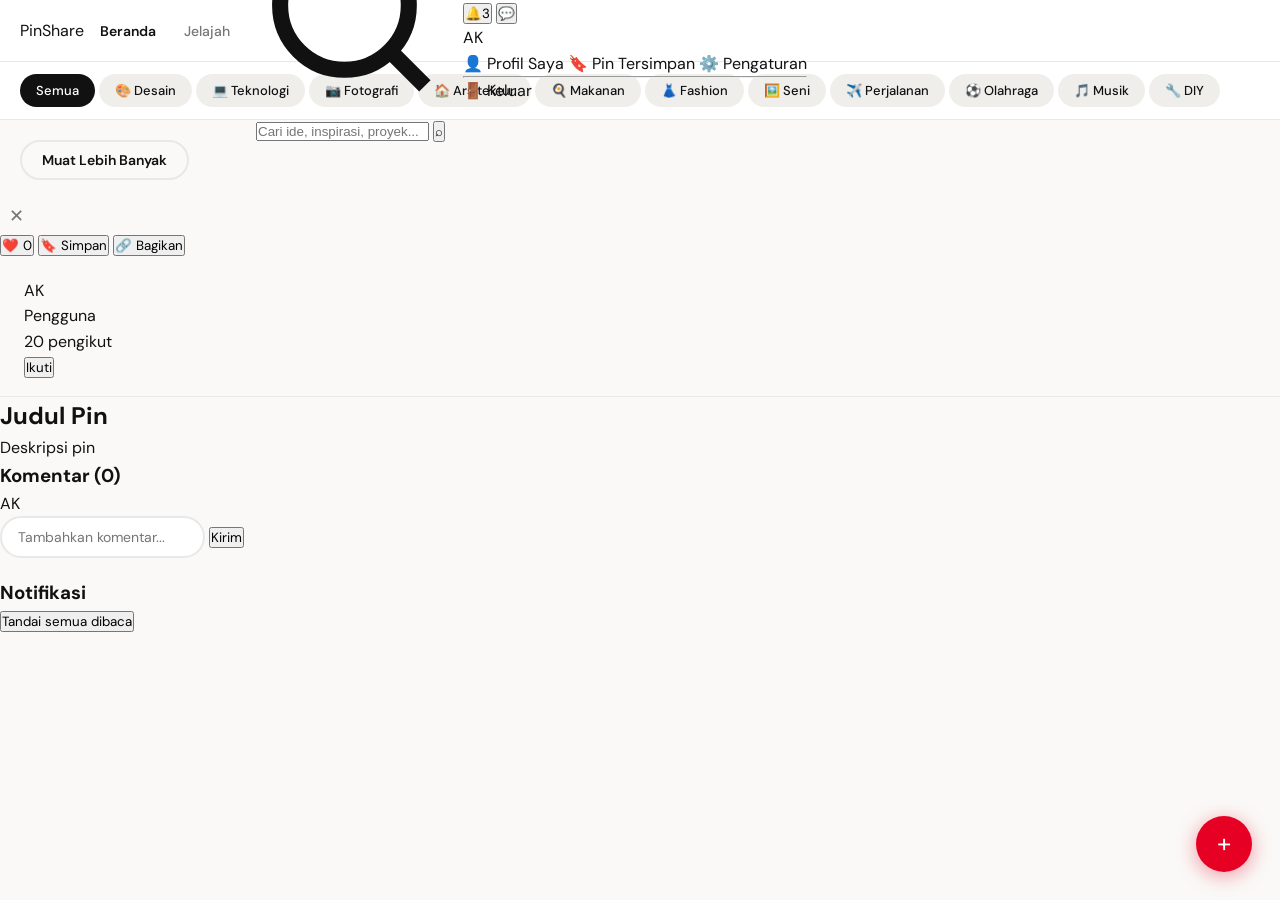
==== index.html @ 664301bd "first commit" ====
<!DOCTYPE html>
<html lang="id">
<head>
  <meta charset="UTF-8">
  <meta name="viewport" content="width=device-width, initial-scale=1.0">
  <title>PinShare - Berbagi Inspirasi</title>
  <link rel="stylesheet" href="css/style.css">
  <link rel="stylesheet" href="css/feed.css">
  <link href="https://fonts.googleapis.com/css2?family=Playfair+Display:wght@600;700&family=DM+Sans:wght@400;500;600&display=swap" rel="stylesheet">
</head>
<body>

  <!-- ===== NAVBAR ===== -->
  <nav class="navbar" id="navbar">
    <div class="nav-left">
      <a href="index.html" class="logo">
        <span class="logo-dot"></span> PinShare
      </a>
      <a href="index.html" class="nav-link active">Beranda</a>
      <a href="explore.html" class="nav-link">Jelajah</a>
    </div>

    <div class="search-wrap">
      <svg class="search-icon" viewBox="0 0 24 24" fill="none" stroke="currentColor" stroke-width="2">
        <circle cx="11" cy="11" r="8"/><path d="M21 21l-4.35-4.35"/>
      </svg>
      <input type="text" id="searchInput" placeholder="Cari ide, inspirasi, proyek..." class="search-input">
      <button id="searchBtn" class="search-clear" title="Cari">⌕</button>
    </div>

    <div class="nav-right">
      <a href="upload.html" class="btn-primary">+ Buat Pin</a>
      <div class="nav-icons">
        <button class="icon-nav" id="notifBtn" title="Notifikasi">
          🔔<span class="badge" id="notifBadge">3</span>
        </button>
        <button class="icon-nav" id="msgBtn" title="Pesan">💬</button>
      </div>
      <div class="avatar-wrap" id="avatarMenu">
        <div class="avatar" id="userAvatar">AK</div>
        <div class="dropdown-menu" id="dropdownMenu">
          <a href="profile.html">👤 Profil Saya</a>
          <a href="saved.html">🔖 Pin Tersimpan</a>
          <a href="settings.html">⚙️ Pengaturan</a>
          <hr>
          <a href="login.html" class="logout-link" id="logoutBtn">🚪 Keluar</a>
        </div>
      </div>
    </div>
  </nav>

  <!-- ===== KATEGORI PILLS ===== -->
  <div class="categories-bar">
    <div class="categories-scroll">
      <button class="pill active" data-cat="semua">Semua</button>
      <button class="pill" data-cat="desain">🎨 Desain</button>
      <button class="pill" data-cat="teknologi">💻 Teknologi</button>
      <button class="pill" data-cat="fotografi">📷 Fotografi</button>
      <button class="pill" data-cat="arsitektur">🏠 Arsitektur</button>
      <button class="pill" data-cat="makanan">🍳 Makanan</button>
      <button class="pill" data-cat="fashion">👗 Fashion</button>
      <button class="pill" data-cat="seni">🖼️ Seni</button>
      <button class="pill" data-cat="perjalanan">✈️ Perjalanan</button>
      <button class="pill" data-cat="olahraga">⚽ Olahraga</button>
      <button class="pill" data-cat="musik">🎵 Musik</button>
      <button class="pill" data-cat="diy">🔧 DIY</button>
    </div>
  </div>

  <!-- ===== MAIN CONTENT ===== -->
  <main class="main-content">
    <!-- Loading Skeleton -->
    <div class="masonry-grid" id="skeletonGrid">
      <div class="skeleton-card"></div>
      <div class="skeleton-card tall"></div>
      <div class="skeleton-card medium"></div>
      <div class="skeleton-card"></div>
      <div class="skeleton-card tall"></div>
      <div class="skeleton-card medium"></div>
      <div class="skeleton-card tall"></div>
      <div class="skeleton-card"></div>
    </div>

    <!-- Pin Grid -->
    <div class="masonry-grid" id="pinGrid" style="display:none;"></div>

    <!-- Empty State -->
    <div class="empty-state" id="emptyState" style="display:none;">
      <div class="empty-icon">🔍</div>
      <h3>Tidak ada pin ditemukan</h3>
      <p>Coba kata kunci lain atau pilih kategori berbeda</p>
    </div>

    <!-- Load More -->
    <div class="load-more-wrap">
      <button class="btn-outline" id="loadMoreBtn">Muat Lebih Banyak</button>
    </div>
  </main>

  <!-- ===== MODAL DETAIL PIN ===== -->
  <div class="modal-overlay" id="pinModal">
    <div class="modal-container">
      <button class="modal-close" id="closeModal">✕</button>
      <div class="modal-inner">
        <div class="modal-img-wrap">
          <img src="" alt="" id="modalImg" class="modal-img">
          <div class="modal-img-actions">
            <button class="btn-icon-lg" id="modalLikeBtn" title="Suka">❤️ <span id="modalLikeCount">0</span></button>
            <button class="btn-icon-lg" id="modalSaveBtn" title="Simpan">🔖 Simpan</button>
            <button class="btn-icon-lg" id="modalShareBtn" title="Bagikan">🔗 Bagikan</button>
          </div>
        </div>
        <div class="modal-info">
          <div class="modal-header">
            <div class="modal-user">
              <div class="modal-avatar" id="modalUserAvatar">AK</div>
              <div>
                <p class="modal-username" id="modalUsername">Pengguna</p>
                <p class="modal-user-sub">20 pengikut</p>
              </div>
              <button class="btn-follow" id="modalFollowBtn">Ikuti</button>
            </div>
          </div>
          <h2 class="modal-title" id="modalTitle">Judul Pin</h2>
          <p class="modal-desc" id="modalDesc">Deskripsi pin</p>
          <div class="modal-tags" id="modalTags"></div>

          <!-- Komentar -->
          <div class="comments-section">
            <h3 class="comments-title">Komentar (<span id="commentCount">0</span>)</h3>
            <div class="comments-list" id="commentsList"></div>
            <div class="comment-form">
              <div class="comment-input-wrap">
                <div class="comment-avatar">AK</div>
                <input type="text" id="commentInput" placeholder="Tambahkan komentar..." class="comment-input">
                <button id="submitComment" class="comment-submit">Kirim</button>
              </div>
            </div>
          </div>
        </div>
      </div>
    </div>
  </div>

  <!-- ===== NOTIFIKASI PANEL ===== -->
  <div class="notif-panel" id="notifPanel">
    <div class="notif-header">
      <h3>Notifikasi</h3>
      <button id="markAllRead">Tandai semua dibaca</button>
    </div>
    <div class="notif-list" id="notifList"></div>
  </div>

  <!-- ===== TOAST ===== -->
  <div class="toast-container" id="toastContainer"></div>

  <!-- ===== FAB ===== -->
  <a href="upload.html" class="fab" title="Buat Pin Baru">+</a>

  <script src="js/data.js"></script>
  <script src="js/utils.js"></script>
  <script src="js/auth.js"></script>
  <script src="js/feed.js"></script>
  <script src="js/modal.js"></script>
  <script src="js/notifications.js"></script>
  <script src="js/app.js"></script>
</body>
</html>
---- css/style.css ----
/* =============================================
   style.css — Stylesheet Utama PinShare
   ============================================= */

/* --- RESET & VARIABEL --- */
*, *::before, *::after {
  box-sizing: border-box;
  margin: 0;
  padding: 0;
}

:root {
  --accent:        #e60023;
  --accent-hover:  #c0001e;
  --accent-light:  #ffeaea;
  --text:          #111111;
  --text-muted:    #767676;
  --bg:            #faf9f7;
  --surface:       #ffffff;
  --border:        #e8e8e8;
  --pill-bg:       #f0eeeb;
  --radius-sm:     8px;
  --radius-md:     16px;
  --radius-lg:     24px;
  --shadow-sm:     0 1px 4px rgba(0,0,0,.10);
  --shadow-md:     0 4px 16px rgba(0,0,0,.12);
  --font-body:     'DM Sans', sans-serif;
  --font-display:  'Playfair Display', serif;
  --nav-height:    62px;
}

html { scroll-behavior: smooth; }

body {
  font-family: var(--font-body);
  background: var(--bg);
  color: var(--text);
  line-height: 1.6;
  min-height: 100vh;
}

a { text-decoration: none; color: inherit; }
img { max-width: 100%; display: block; }
button { cursor: pointer; font-family: var(--font-body); }

/* --- UTILITAS --- */
.hidden   { display: none !important; }
.mt-2     { margin-top: 1rem; }
.text-muted { color: var(--text-muted); font-size: 14px; }

/* =============================================
   NAVBAR
   ============================================= */
.navbar {
  position: sticky;
  top: 0;
  z-index: 200;
  background: var(--surface);
  border-bottom: 1px solid var(--border);
  height: var(--nav-height);
  display: flex;
  align-items: center;
  gap: 14px;
  padding: 0 20px;
}

.nav-logo {
  font-family: var(--font-display);
  font-size: 22px;
  font-weight: 700;
  color: var(--accent);
  display: flex;
  align-items: center;
  gap: 6px;
  white-space: nowrap;
  flex-shrink: 0;
}
.nav-logo-dot {
  width: 10px; height: 10px;
  border-radius: 50%;
  background: var(--accent);
}

.nav-search {
  flex: 1;
  max-width: 560px;
  display: flex;
  align-items: center;
  background: var(--pill-bg);
  border-radius: var(--radius-lg);
  padding: 10px 16px;
  gap: 10px;
}
.nav-search input {
  border: none;
  background: transparent;
  outline: none;
  font-size: 15px;
  font-family: var(--font-body);
  color: var(--text);
  width: 100%;
}
.nav-search input::placeholder { color: var(--text-muted); }
.nav-search-icon { color: var(--text-muted); font-size: 16px; }

.nav-actions {
  display: flex;
  align-items: center;
  gap: 10px;
  margin-left: auto;
  flex-shrink: 0;
}

.nav-link {
  font-size: 14px;
  font-weight: 500;
  color: var(--text-muted);
  padding: 8px 12px;
  border-radius: var(--radius-sm);
  transition: background .15s, color .15s;
}
.nav-link:hover { background: var(--pill-bg); color: var(--text); }
.nav-link.active { color: var(--text); font-weight: 600; }

.notif-btn {
  position: relative;
  background: none;
  border: none;
  font-size: 20px;
  width: 38px; height: 38px;
  display: flex; align-items: center; justify-content: center;
  border-radius: 50%;
  transition: background .15s;
}
.notif-btn:hover { background: var(--pill-bg); }
.notif-badge {
  position: absolute;
  top: 2px; right: 2px;
  background: var(--accent);
  color: white;
  font-size: 10px;
  font-weight: 700;
  min-width: 16px; height: 16px;
  border-radius: 8px;
  display: flex; align-items: center; justify-content: center;
  padding: 0 3px;
}

.avatar-btn {
  width: 38px; height: 38px;
  border-radius: 50%;
  overflow: hidden;
  border: none;
  cursor: pointer;
  display: flex; align-items: center; justify-content: center;
  font-size: 14px;
  font-weight: 600;
  color: white;
}
.avatar-btn img { width: 100%; height: 100%; object-fit: cover; }

/* Dropdown user menu */
.user-menu-wrap {
  position: relative;
}
.user-dropdown {
  position: absolute;
  top: calc(100% + 10px);
  right: 0;
  background: var(--surface);
  border: 1px solid var(--border);
  border-radius: var(--radius-md);
  box-shadow: var(--shadow-md);
  min-width: 180px;
  overflow: hidden;
  display: none;
  z-index: 300;
}
.user-dropdown.open { display: block; }
.dropdown-item {
  display: flex;
  align-items: center;
  gap: 10px;
  padding: 12px 16px;
  font-size: 14px;
  color: var(--text);
  transition: background .15s;
  border: none;
  background: none;
  width: 100%;
  text-align: left;
}
.dropdown-item:hover { background: var(--pill-bg); }
.dropdown-item.danger { color: var(--accent); }
.dropdown-divider { height: 1px; background: var(--border); }

/* =============================================
   TOMBOL UMUM
   ============================================= */
.btn-primary {
  background: var(--accent);
  color: white;
  border: none;
  border-radius: var(--radius-lg);
  padding: 10px 22px;
  font-size: 14px;
  font-weight: 600;
  transition: background .15s, transform .1s;
  display: inline-flex;
  align-items: center;
  gap: 6px;
}
.btn-primary:hover  { background: var(--accent-hover); }
.btn-primary:active { transform: scale(.97); }

.btn-outline {
  background: transparent;
  color: var(--text);
  border: 2px solid var(--border);
  border-radius: var(--radius-lg);
  padding: 9px 20px;
  font-size: 14px;
  font-weight: 600;
  transition: border-color .15s, background .15s;
  display: inline-flex;
  align-items: center;
  gap: 6px;
}
.btn-outline:hover { border-color: var(--text); background: var(--pill-bg); }

/* =============================================
   KATEGORI PILLS
   ============================================= */
.categories-bar {
  display: flex;
  gap: 8px;
  padding: 12px 20px;
  overflow-x: auto;
  scrollbar-width: none;
  background: var(--surface);
  border-bottom: 1px solid var(--border);
  position: sticky;
  top: var(--nav-height);
  z-index: 100;
}
.categories-bar::-webkit-scrollbar { display: none; }

.pill {
  background: var(--pill-bg);
  border: none;
  border-radius: 20px;
  padding: 8px 16px;
  font-size: 13px;
  font-weight: 500;
  white-space: nowrap;
  color: var(--text);
  transition: background .15s, color .15s;
  flex-shrink: 0;
}
.pill:hover  { background: #ddd; }
.pill.active { background: var(--text); color: white; }

/* =============================================
   MASONRY GRID
   ============================================= */
.main-content {
  padding: 20px;
  max-width: 1800px;
  margin: 0 auto;
}

.masonry-grid {
  columns: 6 200px;
  column-gap: 14px;
}

.pin-card {
  break-inside: avoid;
  margin-bottom: 14px;
  border-radius: var(--radius-md);
  overflow: hidden;
  background: var(--surface);
  cursor: pointer;
  transition: transform .2s, box-shadow .2s;
  position: relative;
}
.pin-card:hover {
  transform: translateY(-4px);
  box-shadow: var(--shadow-md);
}

.pin-image-wrap {
  position: relative;
  overflow: hidden;
}
.pin-image-wrap img {
  width: 100%;
  height: auto;
  display: block;
  object-fit: cover;
  transition: transform .3s;
}
.pin-card:hover .pin-image-wrap img { transform: scale(1.03); }

.pin-overlay {
  position: absolute;
  inset: 0;
  background: rgba(0,0,0,.2);
  opacity: 0;
  transition: opacity .2s;
  display: flex;
  flex-direction: column;
  justify-content: space-between;
  padding: 12px;
}
.pin-card:hover .pin-overlay { opacity: 1; }

.btn-save {
  background: var(--accent);
  color: white;
  border: none;
  border-radius: 24px;
  padding: 8px 18px;
  font-size: 13px;
  font-weight: 700;
  align-self: flex-end;
  transition: background .15s;
}
.btn-save:hover { background: var(--accent-hover); }

.overlay-actions {
  display: flex;
  gap: 8px;
  align-self: flex-end;
}
.icon-btn {
  background: white;
  border: none;
  border-radius: 20px;
  padding: 6px 10px;
  font-size: 13px;
  display: flex;
  align-items: center;
  gap: 4px;
  transition: transform .1s;
}
.icon-btn:hover { transform: scale(1.1); }
.icon-btn.active { background: var(--accent-light); }

.pin-info {
  padding: 10px 12px 14px;
}
.pin-title {
  font-size: 13px;
  font-weight: 600;
  color: var(--text);
  display: -webkit-box;
  -webkit-line-clamp: 2;
  -webkit-box-orient: vertical;
  overflow: hidden;
  line-height: 1.4;
  margin-bottom: 4px;
}
.pin-tag {
  display: inline-block;
  background: var(--pill-bg);
  border-radius: 10px;
  padding: 2px 8px;
  font-size: 11px;
  color: var(--text-muted);
  margin-bottom: 6px;
}
.pin-user {
  display: flex;
  align-items: center;
  gap: 6px;
  margin-top: 6px;
}
.user-link {
  display: flex;
  align-items: center;
  gap: 6px;
}
.user-av {
  width: 24px; height: 24px;
  border-radius: 50%;
  display: flex; align-items: center; justify-content: center;
  font-size: 10px; font-weight: 600;
  color: white;
  flex-shrink: 0;
}
.user-av-img {
  width: 24px; height: 24px;
  border-radius: 50%;
  object-fit: cover;
}
.user-name {
  font-size: 12px;
  color: var(--text-muted);
}

/* =============================================
   EMPTY STATE
   ============================================= */
.empty-state {
  grid-column: 1/-1;
  text-align: center;
  padding: 80px 20px;
  color: var(--text-muted);
}
.empty-icon { font-size: 64px; margin-bottom: 16px; }
.empty-state h3 { font-size: 22px; margin-bottom: 8px; color: var(--text); }
.empty-state p  { font-size: 15px; margin-bottom: 20px; }

/* =============================================
   FAB (Floating Action Button)
   ============================================= */
.fab {
  position: fixed;
  bottom: 28px;
  right: 28px;
  background: var(--accent);
  color: white;
  border: none;
  border-radius: 50%;
  width: 56px; height: 56px;
  font-size: 26px;
  display: flex; align-items: center; justify-content: center;
  box-shadow: 0 4px 20px rgba(230,0,35,.4);
  z-index: 300;
  text-decoration: none;
  transition: transform .2s, background .15s;
}
.fab:hover  { transform: scale(1.1); background: var(--accent-hover); }
.fab:active { transform: scale(.95); }

/* =============================================
   MODAL
   ============================================= */
.modal {
  position: fixed;
  inset: 0;
  background: rgba(0,0,0,.5);
  z-index: 500;
  display: flex;
  align-items: center;
  justify-content: center;
  padding: 20px;
  animation: fadeIn .2s;
}
@keyframes fadeIn { from { opacity: 0; } to { opacity: 1; } }

.modal-box {
  background: var(--surface);
  border-radius: var(--radius-md);
  width: 100%;
  max-width: 480px;
  max-height: 80vh;
  overflow-y: auto;
  animation: slideUp .25s ease;
}
@keyframes slideUp { from { transform: translateY(30px); opacity: 0; } to { transform: translateY(0); opacity: 1; } }

.modal-header {
  display: flex;
  align-items: center;
  justify-content: space-between;
  padding: 20px 24px 16px;
  border-bottom: 1px solid var(--border);
}
.modal-header h3 { font-size: 18px; font-weight: 600; }
.modal-close {
  background: none;
  border: none;
  font-size: 18px;
  color: var(--text-muted);
  width: 32px; height: 32px;
  border-radius: 50%;
  display: flex; align-items: center; justify-content: center;
}
.modal-close:hover { background: var(--pill-bg); }
.modal-body { padding: 20px 24px; }

/* =============================================
   FORM UMUM
   ============================================= */
.form-group { margin-bottom: 18px; }
.form-group label {
  display: block;
  font-size: 13px;
  font-weight: 600;
  margin-bottom: 6px;
  color: var(--text);
}
.form-control {
  width: 100%;
  padding: 11px 14px;
  border: 2px solid var(--border);
  border-radius: var(--radius-sm);
  font-size: 15px;
  font-family: var(--font-body);
  color: var(--text);
  background: var(--surface);
  transition: border-color .15s;
  outline: none;
}
.form-control:focus { border-color: var(--accent); }
.form-control::placeholder { color: var(--text-muted); }

textarea.form-control { resize: vertical; min-height: 100px; }

select.form-control {
  appearance: none;
  background-image: url("data:image/svg+xml,%3Csvg xmlns='http://www.w3.org/2000/svg' width='12' height='12' viewBox='0 0 12 12'%3E%3Cpath d='M6 8L1 3h10z' fill='%23767676'/%3E%3C/svg%3E");
  background-repeat: no-repeat;
  background-position: right 14px center;
  padding-right: 36px;
}

.form-error {
  color: var(--accent);
  font-size: 12px;
  margin-top: 4px;
}

/* =============================================
   TOAST NOTIFICATION
   ============================================= */
.toast {
  position: fixed;
  bottom: 100px;
  left: 50%;
  transform: translateX(-50%) translateY(20px);
  background: #333;
  color: white;
  padding: 12px 24px;
  border-radius: 24px;
  font-size: 14px;
  font-weight: 500;
  z-index: 999;
  transition: opacity .3s, transform .3s;
  opacity: 0;
  pointer-events: none;
}
.toast.show {
  opacity: 1;
  transform: translateX(-50%) translateY(0);
}
.toast.success { background: #2e7d32; }
.toast.error   { background: var(--accent); }

/* =============================================
   SEARCH INFO BAR
   ============================================= */
.search-info {
  padding: 12px 20px;
  font-size: 14px;
  color: var(--text-muted);
  background: var(--surface);
  border-bottom: 1px solid var(--border);
}
.search-info strong { color: var(--text); }
.search-info a {
  color: var(--accent);
  margin-left: 12px;
  font-weight: 500;
}

/* =============================================
   BOARD LIST (di modal simpan)
   ============================================= */
.board-list { padding: 12px 0; }
.board-item {
  display: flex;
  align-items: center;
  gap: 12px;
  padding: 10px 24px;
  cursor: pointer;
  transition: background .15s;
  border: none;
  background: none;
  width: 100%;
  text-align: left;
}
.board-item:hover { background: var(--pill-bg); }
.board-thumb {
  width: 48px; height: 48px;
  border-radius: var(--radius-sm);
  object-fit: cover;
  background: var(--pill-bg);
  flex-shrink: 0;
  display: flex; align-items: center; justify-content: center;
  font-size: 20px;
}
.board-name { font-size: 15px; font-weight: 500; }

/* =============================================
   SHARE BOX
   ============================================= */
.share-url-box {
  display: flex;
  gap: 10px;
  padding: 16px 24px;
}
.share-url-box input {
  flex: 1;
  padding: 10px 14px;
  border: 2px solid var(--border);
  border-radius: var(--radius-sm);
  font-size: 14px;
  font-family: var(--font-body);
  outline: none;
  color: var(--text-muted);
}

/* =============================================
   RESPONSIVE
   ============================================= */
@media (max-width: 768px) {
  .navbar { padding: 0 12px; gap: 10px; }
  .nav-logo { font-size: 18px; }
  .nav-search { padding: 8px 12px; }
  .nav-link { display: none; }
  .masonry-grid { columns: 2 150px; }
  .main-content { padding: 12px; }
  .fab { bottom: 20px; right: 16px; width: 50px; height: 50px; font-size: 22px; }
}

@media (max-width: 480px) {
  .masonry-grid { columns: 2; }
}
---- css/feed.css ----
/* =============================================
   feed.css — Halaman Pin Detail, Upload, Profil, Auth
   ============================================= */

/* =============================================
   HALAMAN LOGIN / REGISTER
   ============================================= */
.auth-page {
  min-height: 100vh;
  display: flex;
  align-items: center;
  justify-content: center;
  background: var(--bg);
  padding: 20px;
}

.auth-card {
  background: var(--surface);
  border-radius: var(--radius-md);
  padding: 40px 36px;
  width: 100%;
  max-width: 420px;
  box-shadow: var(--shadow-md);
}

.auth-logo {
  text-align: center;
  margin-bottom: 28px;
}
.auth-logo h1 {
  font-family: var(--font-display);
  font-size: 32px;
  color: var(--accent);
}
.auth-logo p {
  font-size: 14px;
  color: var(--text-muted);
  margin-top: 4px;
}

.auth-tabs {
  display: flex;
  gap: 4px;
  background: var(--pill-bg);
  border-radius: var(--radius-sm);
  padding: 4px;
  margin-bottom: 24px;
}
.auth-tab {
  flex: 1;
  text-align: center;
  padding: 8px;
  border-radius: 6px;
  font-size: 14px;
  font-weight: 500;
  cursor: pointer;
  color: var(--text-muted);
  border: none;
  background: none;
  transition: background .15s, color .15s;
}
.auth-tab.active {
  background: var(--surface);
  color: var(--text);
  box-shadow: var(--shadow-sm);
}

.divider {
  display: flex;
  align-items: center;
  gap: 12px;
  color: var(--text-muted);
  font-size: 13px;
  margin: 20px 0;
}
.divider::before, .divider::after {
  content: '';
  flex: 1;
  height: 1px;
  background: var(--border);
}

.auth-footer {
  text-align: center;
  margin-top: 20px;
  font-size: 13px;
  color: var(--text-muted);
}
.auth-footer a { color: var(--accent); font-weight: 600; }

.alert {
  padding: 12px 16px;
  border-radius: var(--radius-sm);
  font-size: 14px;
  margin-bottom: 16px;
}
.alert-error   { background: #fdecea; color: #c62828; border: 1px solid #f5c6c4; }
.alert-success { background: #e8f5e9; color: #2e7d32; border: 1px solid #c3e6cb; }

/* =============================================
   HALAMAN UPLOAD PIN
   ============================================= */
.upload-page {
  max-width: 900px;
  margin: 40px auto;
  padding: 0 20px;
}

.upload-page h2 {
  font-family: var(--font-display);
  font-size: 28px;
  margin-bottom: 28px;
}

.upload-layout {
  display: grid;
  grid-template-columns: 340px 1fr;
  gap: 28px;
  align-items: start;
}

.upload-preview-area {
  border: 3px dashed var(--border);
  border-radius: var(--radius-md);
  min-height: 380px;
  display: flex;
  flex-direction: column;
  align-items: center;
  justify-content: center;
  cursor: pointer;
  transition: border-color .2s, background .2s;
  overflow: hidden;
  position: relative;
  background: var(--pill-bg);
}
.upload-preview-area:hover {
  border-color: var(--accent);
  background: var(--accent-light);
}
.upload-preview-area.drag-over {
  border-color: var(--accent);
  background: var(--accent-light);
  transform: scale(1.01);
}

.upload-placeholder {
  text-align: center;
  padding: 24px;
  color: var(--text-muted);
}
.upload-placeholder .upload-icon { font-size: 48px; margin-bottom: 12px; }
.upload-placeholder h4 { font-size: 16px; color: var(--text); margin-bottom: 6px; }
.upload-placeholder p  { font-size: 13px; }

#previewImg {
  width: 100%;
  height: 100%;
  object-fit: cover;
  position: absolute;
  inset: 0;
}

#fileInput { display: none; }

.upload-form-card {
  background: var(--surface);
  border-radius: var(--radius-md);
  padding: 24px;
  border: 1px solid var(--border);
}

@media (max-width: 700px) {
  .upload-layout { grid-template-columns: 1fr; }
  .upload-preview-area { min-height: 260px; }
}

/* =============================================
   HALAMAN DETAIL PIN
   ============================================= */
.pin-detail-page {
  max-width: 960px;
  margin: 40px auto;
  padding: 0 20px;
}

.pin-detail-wrap {
  display: grid;
  grid-template-columns: 1fr 1fr;
  gap: 40px;
  background: var(--surface);
  border-radius: var(--radius-md);
  overflow: hidden;
  box-shadow: var(--shadow-sm);
}

.pin-detail-image {
  position: relative;
}
.pin-detail-image img {
  width: 100%;
  height: 100%;
  object-fit: cover;
  max-height: 700px;
  min-height: 300px;
}

.pin-detail-right {
  padding: 32px 32px 32px 0;
  display: flex;
  flex-direction: column;
  gap: 20px;
  overflow-y: auto;
  max-height: 700px;
}

.pin-detail-actions {
  display: flex;
  gap: 10px;
  align-items: center;
  flex-wrap: wrap;
}

.like-btn-large {
  display: flex;
  align-items: center;
  gap: 8px;
  padding: 10px 18px;
  border-radius: 24px;
  border: 2px solid var(--border);
  background: none;
  font-size: 15px;
  font-weight: 600;
  transition: border-color .15s, background .15s;
}
.like-btn-large:hover   { border-color: var(--accent); background: var(--accent-light); }
.like-btn-large.liked   { border-color: var(--accent); background: var(--accent-light); color: var(--accent); }

.pin-detail-title {
  font-family: var(--font-display);
  font-size: 26px;
  font-weight: 700;
  line-height: 1.3;
}
.pin-detail-desc {
  font-size: 15px;
  color: var(--text-muted);
  line-height: 1.7;
}
.pin-detail-source a {
  color: var(--accent);
  font-size: 14px;
  font-weight: 500;
  display: flex;
  align-items: center;
  gap: 6px;
}

.pin-author {
  display: flex;
  align-items: center;
  gap: 12px;
  padding: 16px 0;
  border-top: 1px solid var(--border);
  border-bottom: 1px solid var(--border);
}
.pin-author-av {
  width: 44px; height: 44px;
  border-radius: 50%;
  object-fit: cover;
}
.pin-author-av-default {
  width: 44px; height: 44px;
  border-radius: 50%;
  display: flex; align-items: center; justify-content: center;
  font-weight: 700;
  font-size: 16px;
  color: white;
}
.pin-author-info { flex: 1; }
.pin-author-name {
  font-weight: 600;
  font-size: 15px;
}
.pin-author-bio {
  font-size: 13px;
  color: var(--text-muted);
}

/* Komentar */
.comments-section h4 {
  font-size: 17px;
  font-weight: 600;
  margin-bottom: 16px;
}

.comment-form {
  display: flex;
  gap: 10px;
  margin-bottom: 20px;
}
.comment-input {
  flex: 1;
  border: 2px solid var(--border);
  border-radius: 24px;
  padding: 10px 16px;
  font-family: var(--font-body);
  font-size: 14px;
  outline: none;
  resize: none;
  transition: border-color .15s;
}
.comment-input:focus { border-color: var(--accent); }

.comment-send {
  background: var(--accent);
  color: white;
  border: none;
  border-radius: 50%;
  width: 42px; height: 42px;
  font-size: 18px;
  display: flex; align-items: center; justify-content: center;
  flex-shrink: 0;
  transition: background .15s;
}
.comment-send:hover { background: var(--accent-hover); }

.comment-list { display: flex; flex-direction: column; gap: 14px; }

.comment-item {
  display: flex;
  gap: 10px;
}
.comment-av {
  width: 34px; height: 34px;
  border-radius: 50%;
  object-fit: cover;
  flex-shrink: 0;
}
.comment-av-default {
  width: 34px; height: 34px;
  border-radius: 50%;
  flex-shrink: 0;
  display: flex; align-items: center; justify-content: center;
  font-size: 12px; font-weight: 600; color: white;
}
.comment-bubble {
  flex: 1;
}
.comment-username {
  font-weight: 600;
  font-size: 13px;
  margin-bottom: 2px;
}
.comment-text {
  font-size: 14px;
  line-height: 1.5;
}
.comment-meta {
  font-size: 12px;
  color: var(--text-muted);
  margin-top: 4px;
  display: flex;
  align-items: center;
  gap: 12px;
}
.comment-reply-btn {
  background: none;
  border: none;
  color: var(--text-muted);
  font-size: 12px;
  font-weight: 600;
  padding: 0;
  cursor: pointer;
}
.comment-reply-btn:hover { color: var(--text); }

/* Replies indented */
.comment-replies {
  margin-left: 44px;
  margin-top: 10px;
  display: flex;
  flex-direction: column;
  gap: 10px;
}

@media (max-width: 700px) {
  .pin-detail-wrap { grid-template-columns: 1fr; }
  .pin-detail-right { padding: 20px; max-height: none; }
}

/* =============================================
   HALAMAN PROFIL USER
   ============================================= */
.profile-header {
  background: var(--surface);
  border-bottom: 1px solid var(--border);
  padding: 40px 20px;
  text-align: center;
}
.profile-avatar {
  width: 96px; height: 96px;
  border-radius: 50%;
  object-fit: cover;
  margin: 0 auto 16px;
}
.profile-avatar-default {
  width: 96px; height: 96px;
  border-radius: 50%;
  display: flex; align-items: center; justify-content: center;
  font-size: 32px; font-weight: 700; color: white;
  margin: 0 auto 16px;
}
.profile-name {
  font-family: var(--font-display);
  font-size: 28px;
  font-weight: 700;
}
.profile-username {
  color: var(--text-muted);
  font-size: 15px;
  margin: 4px 0 12px;
}
.profile-bio {
  font-size: 15px;
  color: var(--text-muted);
  max-width: 400px;
  margin: 0 auto 16px;
}
.profile-stats {
  display: flex;
  justify-content: center;
  gap: 32px;
  margin: 16px 0;
}
.stat-item { text-align: center; }
.stat-number {
  font-size: 22px;
  font-weight: 700;
  display: block;
}
.stat-label {
  font-size: 13px;
  color: var(--text-muted);
}
.profile-actions {
  display: flex;
  justify-content: center;
  gap: 10px;
  margin-top: 16px;
}

/* Profile tabs */
.profile-tabs {
  display: flex;
  justify-content: center;
  gap: 0;
  border-bottom: 1px solid var(--border);
  background: var(--surface);
  margin-bottom: 24px;
}
.profile-tab {
  padding: 14px 28px;
  font-size: 14px;
  font-weight: 600;
  color: var(--text-muted);
  border: none;
  background: none;
  border-bottom: 3px solid transparent;
  cursor: pointer;
  transition: color .15s, border-color .15s;
}
.profile-tab.active, .profile-tab:hover {
  color: var(--text);
  border-bottom-color: var(--text);
}

/* =============================================
   BOARD CARDS
   ============================================= */
.boards-grid {
  display: grid;
  grid-template-columns: repeat(auto-fill, minmax(220px, 1fr));
  gap: 16px;
  padding: 0 20px 40px;
  max-width: 1200px;
  margin: 0 auto;
}
.board-card {
  background: var(--surface);
  border-radius: var(--radius-md);
  overflow: hidden;
  cursor: pointer;
  transition: transform .2s, box-shadow .2s;
  border: 1px solid var(--border);
}
.board-card:hover { transform: translateY(-4px); box-shadow: var(--shadow-md); }

.board-cover {
  display: grid;
  grid-template-columns: 1fr 1fr;
  grid-template-rows: 1fr 1fr;
  aspect-ratio: 4/3;
  gap: 3px;
  overflow: hidden;
}
.board-cover-img {
  background: var(--pill-bg);
  overflow: hidden;
  display: flex; align-items: center; justify-content: center;
  font-size: 28px;
}
.board-cover-img:first-child { grid-row: span 2; }
.board-cover-img img { width: 100%; height: 100%; object-fit: cover; }

.board-card-info {
  padding: 12px 14px;
}
.board-card-name { font-weight: 600; font-size: 14px; }
.board-card-count { font-size: 12px; color: var(--text-muted); margin-top: 2px; }

/* =============================================
   NOTIFIKASI
   ============================================= */
.notif-page {
  max-width: 600px;
  margin: 32px auto;
  padding: 0 20px;
}
.notif-page h2 {
  font-size: 24px;
  font-weight: 700;
  margin-bottom: 20px;
}

.notif-list { display: flex; flex-direction: column; gap: 4px; }

.notif-item {
  display: flex;
  align-items: center;
  gap: 12px;
  padding: 14px 16px;
  border-radius: var(--radius-sm);
  transition: background .15s;
  cursor: pointer;
}
.notif-item:hover { background: var(--pill-bg); }
.notif-item.unread { background: #fff5f5; }
.notif-item.unread:hover { background: #ffe8e8; }

.notif-av {
  width: 42px; height: 42px;
  border-radius: 50%;
  object-fit: cover;
  flex-shrink: 0;
}
.notif-av-default {
  width: 42px; height: 42px;
  border-radius: 50%;
  display: flex; align-items: center; justify-content: center;
  font-size: 14px; font-weight: 700; color: white;
  flex-shrink: 0;
}
.notif-text { flex: 1; font-size: 14px; line-height: 1.5; }
.notif-text strong { font-weight: 600; }
.notif-time { font-size: 12px; color: var(--text-muted); white-space: nowrap; }

.notif-pin-thumb {
  width: 48px; height: 48px;
  border-radius: var(--radius-sm);
  object-fit: cover;
  flex-shrink: 0;
}

/* =============================================
   SETTINGS / EDIT PROFIL
   ============================================= */
.settings-page {
  max-width: 640px;
  margin: 40px auto;
  padding: 0 20px;
}
.settings-page h2 {
  font-size: 26px;
  font-weight: 700;
  margin-bottom: 28px;
}
.settings-section {
  background: var(--surface);
  border-radius: var(--radius-md);
  padding: 28px;
  margin-bottom: 20px;
  border: 1px solid var(--border);
}
.settings-section h3 {
  font-size: 17px;
  font-weight: 600;
  margin-bottom: 20px;
  padding-bottom: 12px;
  border-bottom: 1px solid var(--border);
}

.avatar-upload-wrap {
  display: flex;
  align-items: center;
  gap: 20px;
  margin-bottom: 24px;
}
.avatar-upload-preview {
  width: 80px; height: 80px;
  border-radius: 50%;
  object-fit: cover;
}
.avatar-upload-preview-default {
  width: 80px; height: 80px;
  border-radius: 50%;
  display: flex; align-items: center; justify-content: center;
  font-size: 26px; font-weight: 700; color: white;
}
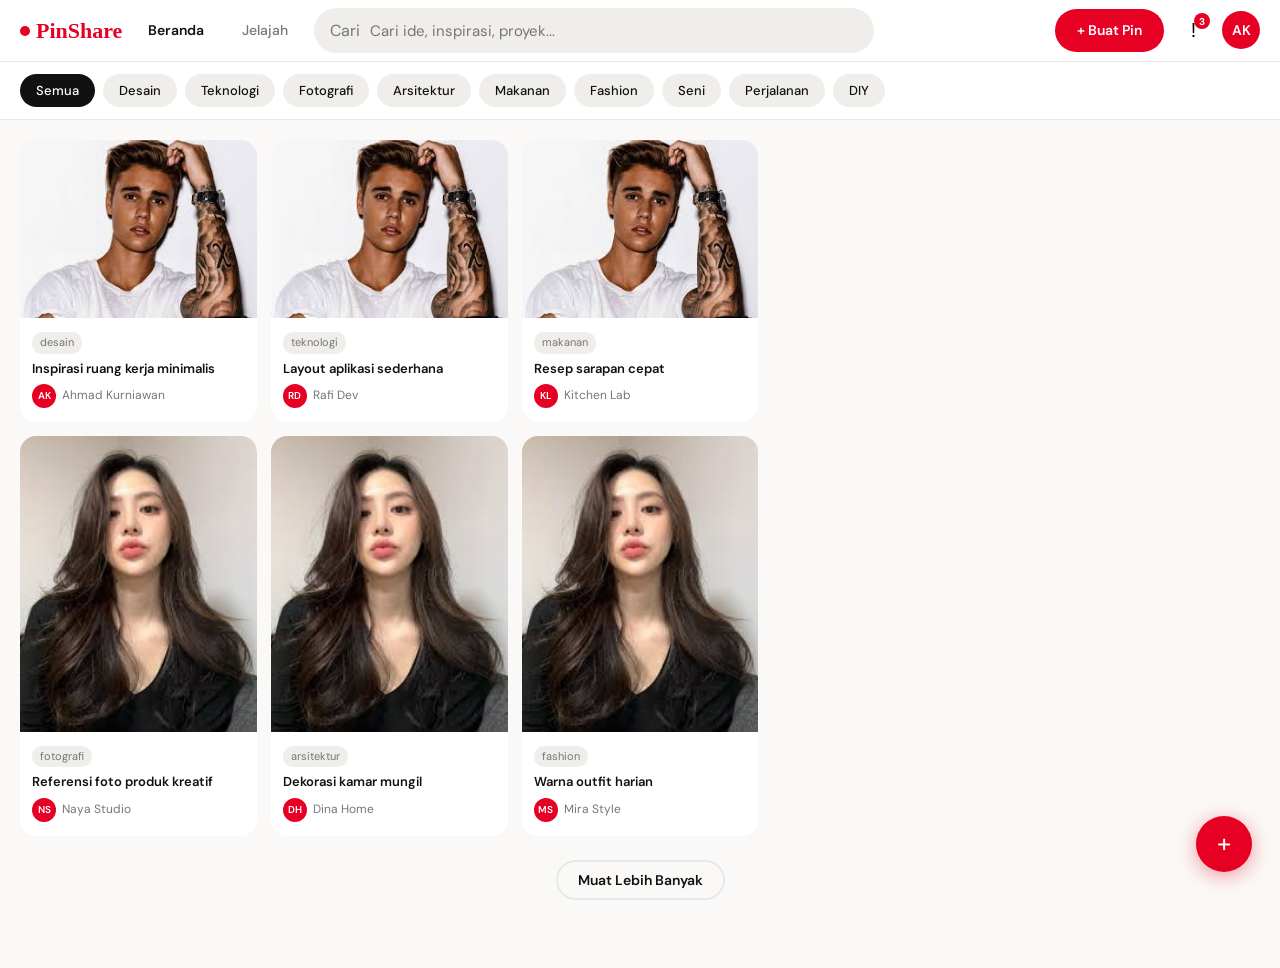
==== commit e31833cd: "update" ====
--- a/index.html
+++ b/index.html
@@ -9,160 +9,108 @@
   <link href="https://fonts.googleapis.com/css2?family=Playfair+Display:wght@600;700&family=DM+Sans:wght@400;500;600&display=swap" rel="stylesheet">
 </head>
 <body>
+  <nav class="navbar">
+    <a href="index.html" class="nav-logo">
+      <span class="nav-logo-dot"></span>
+      PinShare
+    </a>
 
-  <!-- ===== NAVBAR ===== -->
-  <nav class="navbar" id="navbar">
-    <div class="nav-left">
-      <a href="index.html" class="logo">
-        <span class="logo-dot"></span> PinShare
-      </a>
-      <a href="index.html" class="nav-link active">Beranda</a>
-      <a href="explore.html" class="nav-link">Jelajah</a>
-    </div>
+    <a href="index.html" class="nav-link active">Beranda</a>
+    <a href="#pinGrid" class="nav-link">Jelajah</a>
 
-    <div class="search-wrap">
-      <svg class="search-icon" viewBox="0 0 24 24" fill="none" stroke="currentColor" stroke-width="2">
-        <circle cx="11" cy="11" r="8"/><path d="M21 21l-4.35-4.35"/>
-      </svg>
-      <input type="text" id="searchInput" placeholder="Cari ide, inspirasi, proyek..." class="search-input">
-      <button id="searchBtn" class="search-clear" title="Cari">⌕</button>
-    </div>
+    <form class="nav-search" id="searchForm">
+      <span class="nav-search-icon">Cari</span>
+      <input type="search" id="searchInput" placeholder="Cari ide, inspirasi, proyek...">
+    </form>
 
-    <div class="nav-right">
+    <div class="nav-actions">
       <a href="upload.html" class="btn-primary">+ Buat Pin</a>
-      <div class="nav-icons">
-        <button class="icon-nav" id="notifBtn" title="Notifikasi">
-          🔔<span class="badge" id="notifBadge">3</span>
-        </button>
-        <button class="icon-nav" id="msgBtn" title="Pesan">💬</button>
-      </div>
-      <div class="avatar-wrap" id="avatarMenu">
-        <div class="avatar" id="userAvatar">AK</div>
-        <div class="dropdown-menu" id="dropdownMenu">
-          <a href="profile.html">👤 Profil Saya</a>
-          <a href="saved.html">🔖 Pin Tersimpan</a>
-          <a href="settings.html">⚙️ Pengaturan</a>
-          <hr>
-          <a href="login.html" class="logout-link" id="logoutBtn">🚪 Keluar</a>
+      <button class="notif-btn" id="notifBtn" type="button" title="Notifikasi">
+        !
+        <span class="notif-badge" id="notifBadge">3</span>
+      </button>
+      <div class="user-menu-wrap">
+        <button class="avatar-btn" id="avatarBtn" type="button" style="background:#e60023;">AK</button>
+        <div class="user-dropdown" id="userDropdown">
+          <a href="profile.html" class="dropdown-item">Profil Saya</a>
+          <a href="#pinGrid" class="dropdown-item">Pin Tersimpan</a>
+          <a href="#settings" class="dropdown-item">Pengaturan</a>
+          <div class="dropdown-divider"></div>
+          <a href="login.html" class="dropdown-item danger">Keluar</a>
         </div>
       </div>
     </div>
   </nav>
 
-  <!-- ===== KATEGORI PILLS ===== -->
-  <div class="categories-bar">
-    <div class="categories-scroll">
-      <button class="pill active" data-cat="semua">Semua</button>
-      <button class="pill" data-cat="desain">🎨 Desain</button>
-      <button class="pill" data-cat="teknologi">💻 Teknologi</button>
-      <button class="pill" data-cat="fotografi">📷 Fotografi</button>
-      <button class="pill" data-cat="arsitektur">🏠 Arsitektur</button>
-      <button class="pill" data-cat="makanan">🍳 Makanan</button>
-      <button class="pill" data-cat="fashion">👗 Fashion</button>
-      <button class="pill" data-cat="seni">🖼️ Seni</button>
-      <button class="pill" data-cat="perjalanan">✈️ Perjalanan</button>
-      <button class="pill" data-cat="olahraga">⚽ Olahraga</button>
-      <button class="pill" data-cat="musik">🎵 Musik</button>
-      <button class="pill" data-cat="diy">🔧 DIY</button>
-    </div>
+  <div class="categories-bar" id="categoryBar">
+    <button class="pill active" data-cat="semua">Semua</button>
+    <button class="pill" data-cat="desain">Desain</button>
+    <button class="pill" data-cat="teknologi">Teknologi</button>
+    <button class="pill" data-cat="fotografi">Fotografi</button>
+    <button class="pill" data-cat="arsitektur">Arsitektur</button>
+    <button class="pill" data-cat="makanan">Makanan</button>
+    <button class="pill" data-cat="fashion">Fashion</button>
+    <button class="pill" data-cat="seni">Seni</button>
+    <button class="pill" data-cat="perjalanan">Perjalanan</button>
+    <button class="pill" data-cat="diy">DIY</button>
   </div>
 
-  <!-- ===== MAIN CONTENT ===== -->
   <main class="main-content">
-    <!-- Loading Skeleton -->
-    <div class="masonry-grid" id="skeletonGrid">
-      <div class="skeleton-card"></div>
-      <div class="skeleton-card tall"></div>
-      <div class="skeleton-card medium"></div>
-      <div class="skeleton-card"></div>
-      <div class="skeleton-card tall"></div>
-      <div class="skeleton-card medium"></div>
-      <div class="skeleton-card tall"></div>
-      <div class="skeleton-card"></div>
+    <div class="search-info hidden" id="searchInfo"></div>
+    <div class="masonry-grid" id="pinGrid"></div>
+
+    <div class="empty-state hidden" id="emptyState">
+      <div class="empty-icon">?</div>
+      <h3>Tidak ada pin ditemukan</h3>
+      <p>Coba kata kunci lain atau pilih kategori berbeda.</p>
     </div>
 
-    <!-- Pin Grid -->
-    <div class="masonry-grid" id="pinGrid" style="display:none;"></div>
-
-    <!-- Empty State -->
-    <div class="empty-state" id="emptyState" style="display:none;">
-      <div class="empty-icon">🔍</div>
-      <h3>Tidak ada pin ditemukan</h3>
-      <p>Coba kata kunci lain atau pilih kategori berbeda</p>
-    </div>
-
-    <!-- Load More -->
-    <div class="load-more-wrap">
-      <button class="btn-outline" id="loadMoreBtn">Muat Lebih Banyak</button>
+    <div style="text-align:center;margin:24px 0 48px;">
+      <button class="btn-outline" id="loadMoreBtn" type="button">Muat Lebih Banyak</button>
     </div>
   </main>
 
-  <!-- ===== MODAL DETAIL PIN ===== -->
-  <div class="modal-overlay" id="pinModal">
-    <div class="modal-container">
-      <button class="modal-close" id="closeModal">✕</button>
-      <div class="modal-inner">
-        <div class="modal-img-wrap">
-          <img src="" alt="" id="modalImg" class="modal-img">
-          <div class="modal-img-actions">
-            <button class="btn-icon-lg" id="modalLikeBtn" title="Suka">❤️ <span id="modalLikeCount">0</span></button>
-            <button class="btn-icon-lg" id="modalSaveBtn" title="Simpan">🔖 Simpan</button>
-            <button class="btn-icon-lg" id="modalShareBtn" title="Bagikan">🔗 Bagikan</button>
+  <div class="modal hidden" id="pinModal">
+    <div class="modal-box pin-modal-box">
+      <div class="modal-header">
+        <h3 id="modalTitle">Judul Pin</h3>
+        <button class="modal-close" id="closeModal" type="button">x</button>
+      </div>
+      <div class="modal-body pin-modal-body">
+        <img src="" alt="" id="modalImg" class="pin-modal-img">
+        <p class="pin-detail-desc" id="modalDesc"></p>
+        <div class="pin-author">
+          <div class="pin-author-av-default" id="modalAvatar" style="background:#e60023;">AK</div>
+          <div class="pin-author-info">
+            <div class="pin-author-name" id="modalUser">Pengguna</div>
+            <div class="pin-author-bio">Kreator PinShare</div>
           </div>
+          <button class="btn-outline" id="followBtn" type="button">Ikuti</button>
         </div>
-        <div class="modal-info">
-          <div class="modal-header">
-            <div class="modal-user">
-              <div class="modal-avatar" id="modalUserAvatar">AK</div>
-              <div>
-                <p class="modal-username" id="modalUsername">Pengguna</p>
-                <p class="modal-user-sub">20 pengikut</p>
-              </div>
-              <button class="btn-follow" id="modalFollowBtn">Ikuti</button>
-            </div>
-          </div>
-          <h2 class="modal-title" id="modalTitle">Judul Pin</h2>
-          <p class="modal-desc" id="modalDesc">Deskripsi pin</p>
-          <div class="modal-tags" id="modalTags"></div>
-
-          <!-- Komentar -->
-          <div class="comments-section">
-            <h3 class="comments-title">Komentar (<span id="commentCount">0</span>)</h3>
-            <div class="comments-list" id="commentsList"></div>
-            <div class="comment-form">
-              <div class="comment-input-wrap">
-                <div class="comment-avatar">AK</div>
-                <input type="text" id="commentInput" placeholder="Tambahkan komentar..." class="comment-input">
-                <button id="submitComment" class="comment-submit">Kirim</button>
-              </div>
-            </div>
-          </div>
+        <div class="pin-detail-actions">
+          <button class="like-btn-large" id="modalLikeBtn" type="button">Suka <span id="modalLikeCount">0</span></button>
+          <button class="btn-outline" id="modalSaveBtn" type="button">Simpan</button>
+          <button class="btn-outline" id="modalShareBtn" type="button">Bagikan</button>
         </div>
       </div>
     </div>
   </div>
 
-  <!-- ===== NOTIFIKASI PANEL ===== -->
-  <div class="notif-panel" id="notifPanel">
-    <div class="notif-header">
-      <h3>Notifikasi</h3>
-      <button id="markAllRead">Tandai semua dibaca</button>
+  <div class="modal hidden" id="notifModal">
+    <div class="modal-box">
+      <div class="modal-header">
+        <h3>Notifikasi</h3>
+        <button class="modal-close" id="closeNotif" type="button">x</button>
+      </div>
+      <div class="modal-body">
+        <div class="notif-list" id="notifList"></div>
+      </div>
     </div>
-    <div class="notif-list" id="notifList"></div>
   </div>
 
-  <!-- ===== TOAST ===== -->
-  <div class="toast-container" id="toastContainer"></div>
-
-  <!-- ===== FAB ===== -->
+  <div class="toast hidden" id="toast"></div>
   <a href="upload.html" class="fab" title="Buat Pin Baru">+</a>
 
-  <script src="js/data.js"></script>
-  <script src="js/utils.js"></script>
-  <script src="js/auth.js"></script>
-  <script src="js/feed.js"></script>
-  <script src="js/modal.js"></script>
-  <script src="js/notifications.js"></script>
-  <script src="js/app.js"></script>
+  <script src="js/static-app.js"></script>
 </body>
 </html>
--- a/css/style.css
+++ b/css/style.css
@@ -481,6 +481,23 @@
 .modal-close:hover { background: var(--pill-bg); }
 .modal-body { padding: 20px 24px; }
 
+.pin-modal-box {
+  max-width: 760px;
+}
+
+.pin-modal-body {
+  display: grid;
+  gap: 18px;
+}
+
+.pin-modal-img {
+  width: 100%;
+  max-height: 65vh;
+  object-fit: contain;
+  border-radius: var(--radius-sm);
+  background: var(--pill-bg);
+}
+
 /* =============================================
    FORM UMUM
    ============================================= */
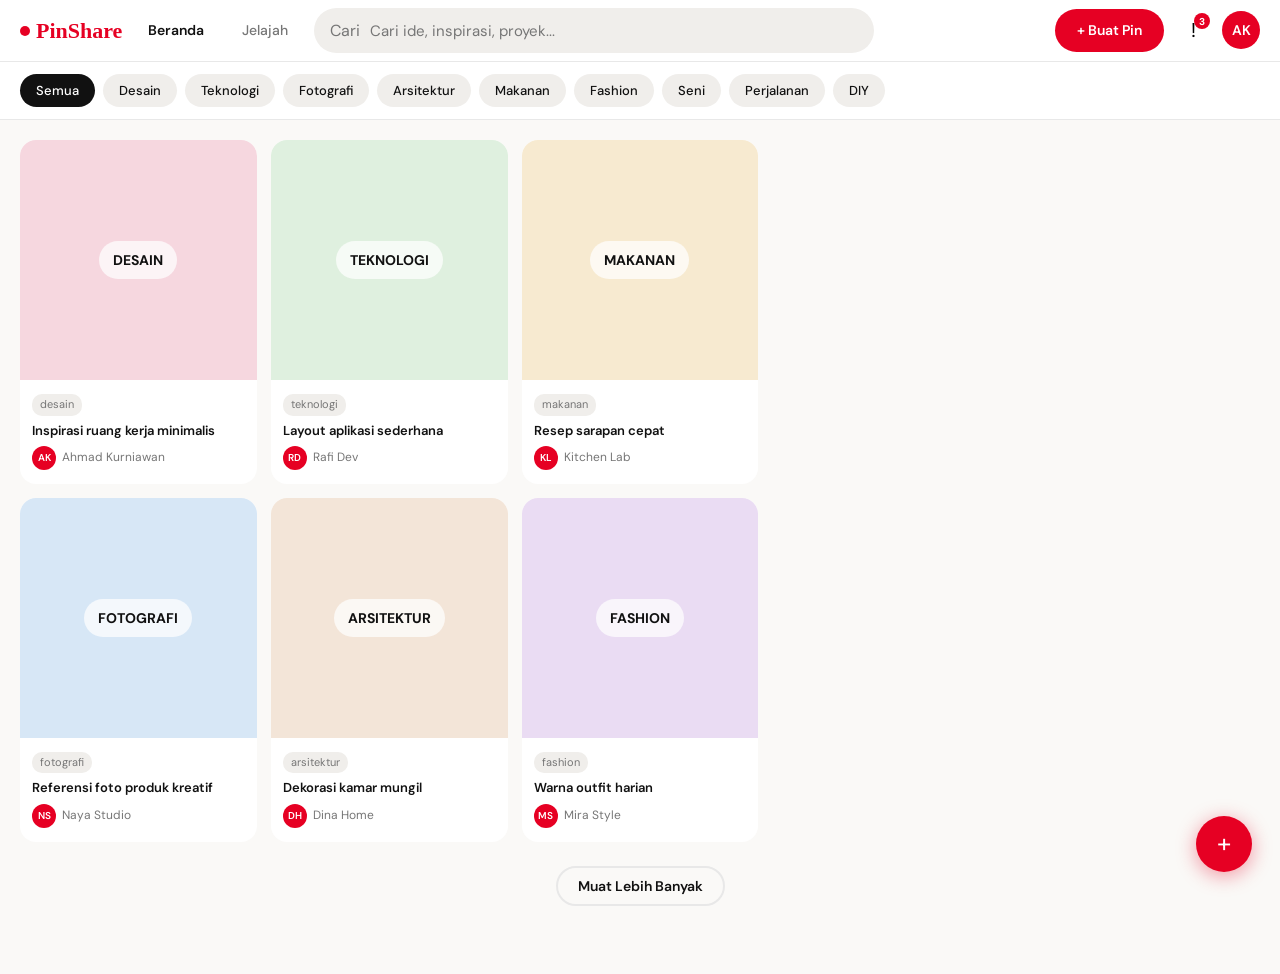
==== commit 3e93f984: "remove pin photos from static site" ====
--- a/index.html
+++ b/index.html
@@ -77,7 +77,7 @@
         <button class="modal-close" id="closeModal" type="button">x</button>
       </div>
       <div class="modal-body pin-modal-body">
-        <img src="" alt="" id="modalImg" class="pin-modal-img">
+        <div id="modalVisual" class="pin-modal-visual"></div>
         <p class="pin-detail-desc" id="modalDesc"></p>
         <div class="pin-author">
           <div class="pin-author-av-default" id="modalAvatar" style="background:#e60023;">AK</div>
@@ -92,6 +92,14 @@
           <button class="btn-outline" id="modalSaveBtn" type="button">Simpan</button>
           <button class="btn-outline" id="modalShareBtn" type="button">Bagikan</button>
         </div>
+        <section class="comments-section">
+          <h4>Komentar (<span id="commentCount">0</span>)</h4>
+          <div class="comment-list" id="commentList"></div>
+          <form class="comment-form" id="commentForm">
+            <input class="comment-input" id="commentInput" type="text" placeholder="Tambahkan komentar..." autocomplete="off">
+            <button class="comment-send" type="submit">Kirim</button>
+          </form>
+        </section>
       </div>
     </div>
   </div>
--- a/css/style.css
+++ b/css/style.css
@@ -302,6 +302,23 @@
 }
 .pin-card:hover .pin-image-wrap img { transform: scale(1.03); }
 
+.pin-placeholder {
+  min-height: 240px;
+  display: flex;
+  align-items: center;
+  justify-content: center;
+  color: var(--text);
+  font-size: 14px;
+  font-weight: 700;
+  text-transform: uppercase;
+}
+
+.pin-placeholder span {
+  background: rgba(255,255,255,.72);
+  border-radius: 999px;
+  padding: 8px 14px;
+}
+
 .pin-overlay {
   position: absolute;
   inset: 0;
@@ -496,6 +513,18 @@
   object-fit: contain;
   border-radius: var(--radius-sm);
   background: var(--pill-bg);
+}
+
+.pin-modal-visual {
+  min-height: 320px;
+  border-radius: var(--radius-sm);
+  display: flex;
+  align-items: center;
+  justify-content: center;
+  color: var(--text);
+  font-size: 18px;
+  font-weight: 700;
+  text-transform: uppercase;
 }
 
 /* =============================================
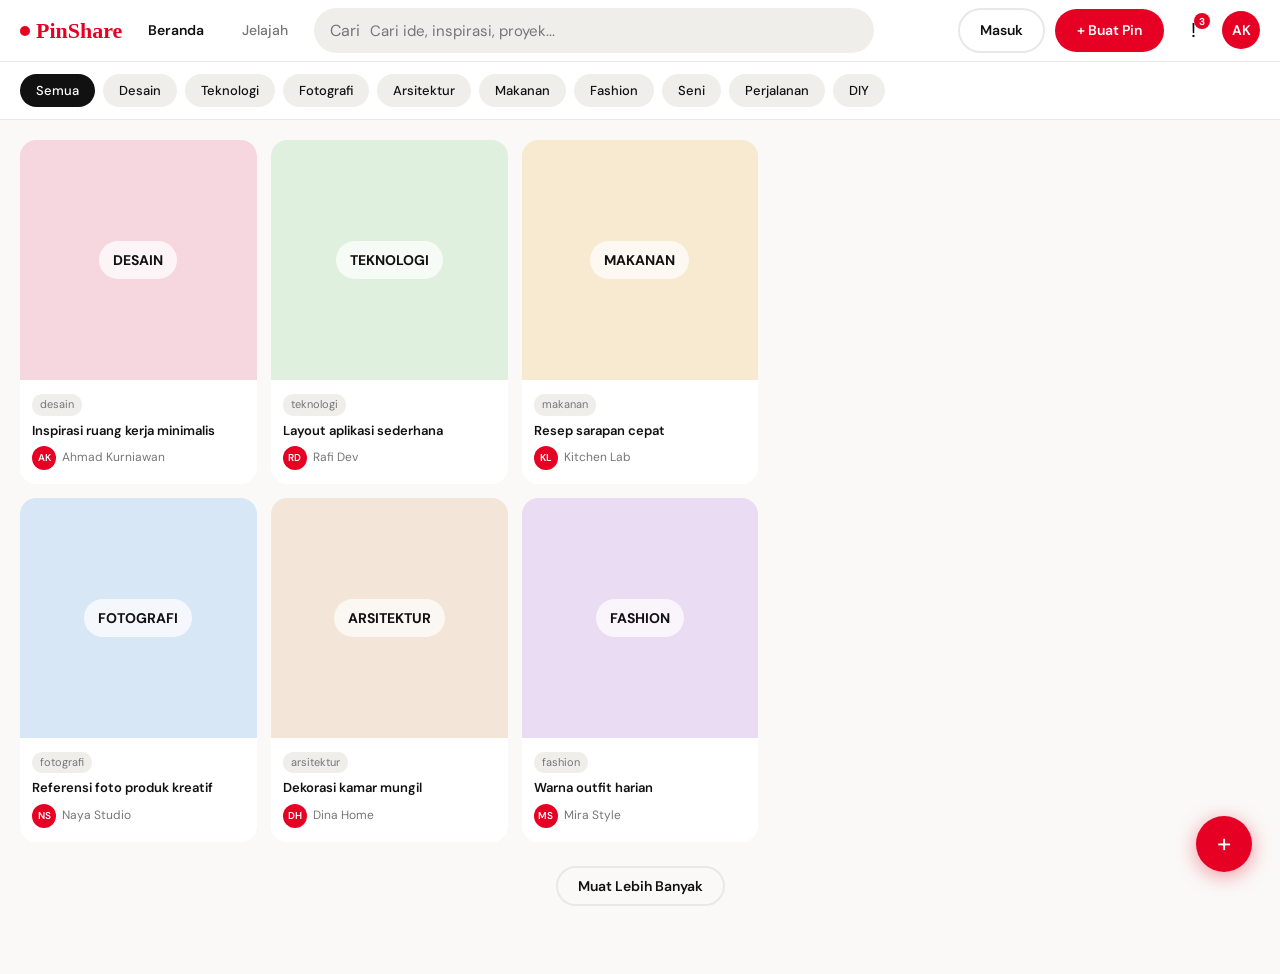
==== commit 8872ae05: "add auth and toggle pin actions" ====
--- a/index.html
+++ b/index.html
@@ -24,6 +24,7 @@
     </form>
 
     <div class="nav-actions">
+      <a href="login.html" class="btn-outline" data-auth-guest>Masuk</a>
       <a href="upload.html" class="btn-primary">+ Buat Pin</a>
       <button class="notif-btn" id="notifBtn" type="button" title="Notifikasi">
         !
@@ -36,7 +37,7 @@
           <a href="#pinGrid" class="dropdown-item">Pin Tersimpan</a>
           <a href="#settings" class="dropdown-item">Pengaturan</a>
           <div class="dropdown-divider"></div>
-          <a href="login.html" class="dropdown-item danger">Keluar</a>
+          <button class="dropdown-item danger" type="button" data-logout data-auth-user>Keluar</button>
         </div>
       </div>
     </div>
@@ -119,6 +120,7 @@
   <div class="toast hidden" id="toast"></div>
   <a href="upload.html" class="fab" title="Buat Pin Baru">+</a>
 
+  <script src="js/static-auth.js"></script>
   <script src="js/static-app.js"></script>
 </body>
 </html>
--- a/css/style.css
+++ b/css/style.css
@@ -227,6 +227,11 @@
   gap: 6px;
 }
 .btn-outline:hover { border-color: var(--text); background: var(--pill-bg); }
+.btn-outline.active {
+  border-color: var(--accent);
+  background: var(--accent-light);
+  color: var(--accent);
+}
 
 /* =============================================
    KATEGORI PILLS
@@ -344,6 +349,9 @@
   transition: background .15s;
 }
 .btn-save:hover { background: var(--accent-hover); }
+.btn-save.active {
+  background: var(--text);
+}
 
 .overlay-actions {
   display: flex;
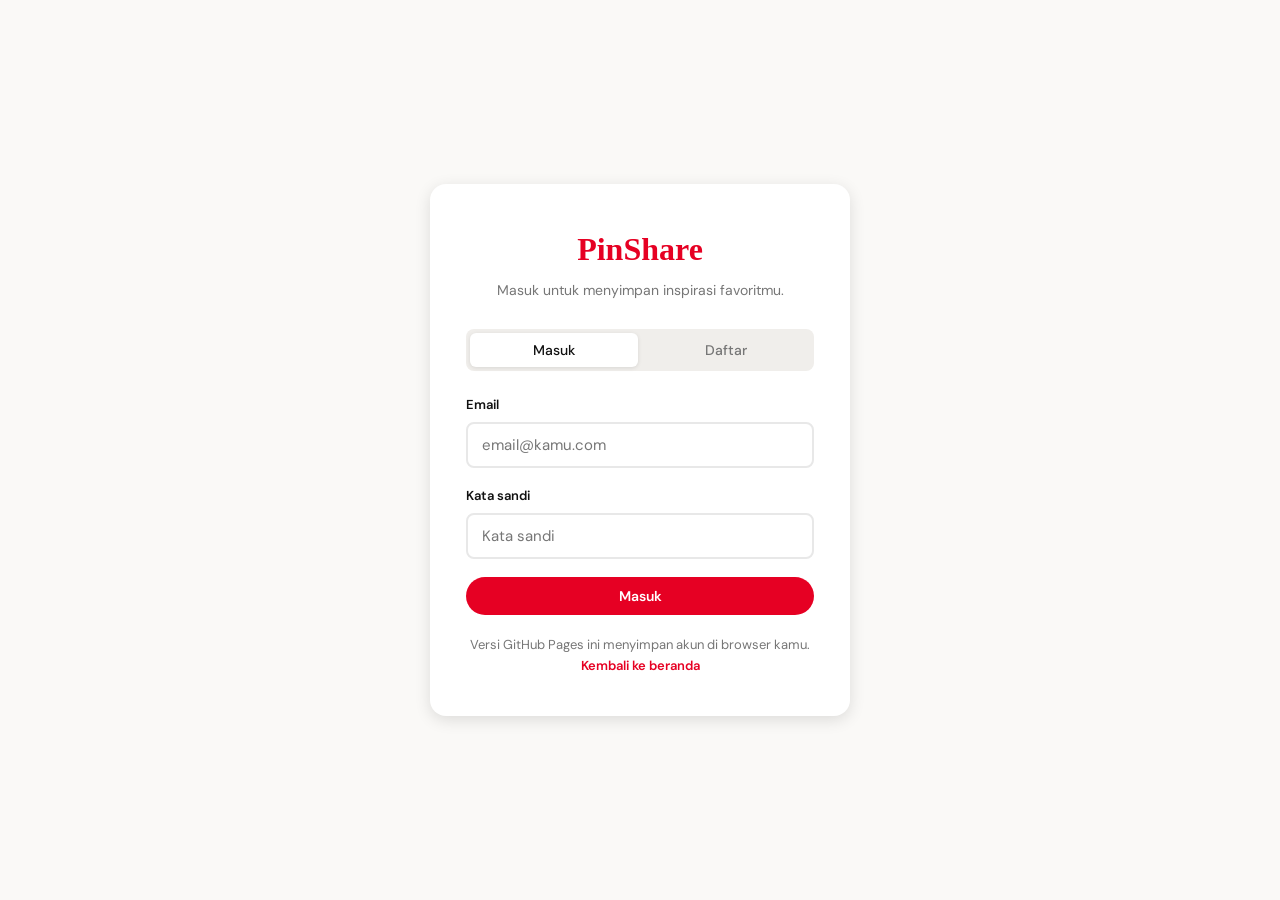
==== commit 778a46a1: "require login and add profile pins" ====
--- a/index.html
+++ b/index.html
@@ -8,7 +8,7 @@
   <link rel="stylesheet" href="css/feed.css">
   <link href="https://fonts.googleapis.com/css2?family=Playfair+Display:wght@600;700&family=DM+Sans:wght@400;500;600&display=swap" rel="stylesheet">
 </head>
-<body>
+<body data-require-auth>
   <nav class="navbar">
     <a href="index.html" class="nav-logo">
       <span class="nav-logo-dot"></span>
